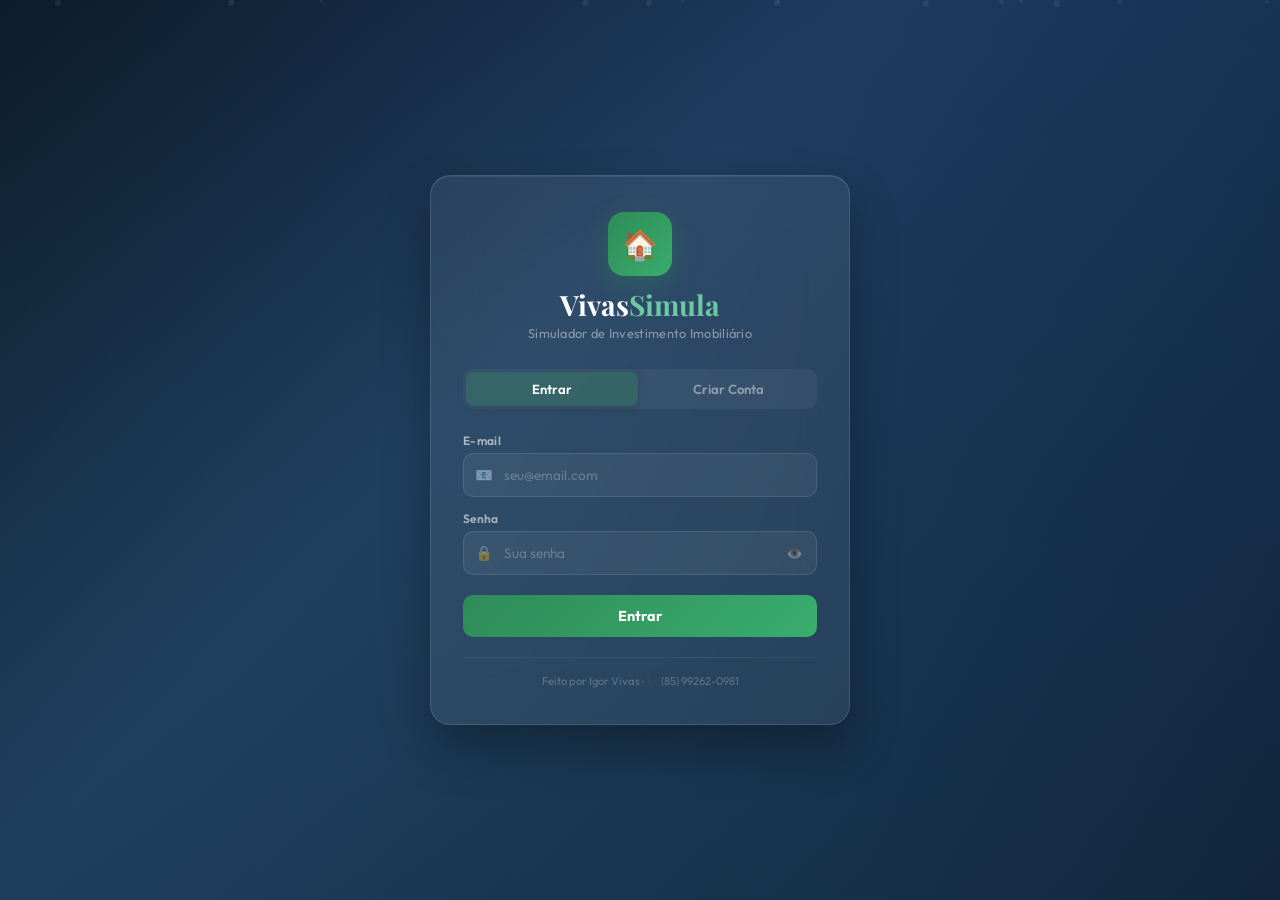
==== login.html @ c7dc5904 "feat: reorganizar projeto em pastas + login + Docker - Separar index.html monolitico em arquivos org" ====
<!DOCTYPE html>
<html lang="pt-BR">
<head>
  <meta charset="UTF-8">
  <meta name="viewport" content="width=device-width, initial-scale=1.0, maximum-scale=1.0, user-scalable=no">
  <title>VivasSimula | Login</title>
  <meta name="description" content="Acesse o Simulador de Investimento Imobiliário VivasSimula. Faça login ou crie sua conta.">
  <link rel="shortcut icon" href="assets/logo_fd-removebg-preview (1).png" type="image/x-icon">
  <link href="https://fonts.googleapis.com/css2?family=Outfit:wght@300;400;500;600;700;800&family=Playfair+Display:wght@400;500;600;700&display=swap" rel="stylesheet">
  <link rel="stylesheet" href="css/login.css">
</head>
<body>

<div class="login-page">
  <!-- Animated Particles -->
  <div class="particles" id="particles"></div>

  <div class="login-container">
    <div class="login-card">
      <!-- Logo -->
      <div class="login-logo">
        <div class="login-logo-icon">
          <img src="assets/logo_fd-removebg-preview (1).png" alt="VivasSimula" onerror="this.style.display='none'; this.parentElement.textContent='🏠';">
        </div>
        <div class="login-brand">Vivas<span>Simula</span></div>
        <div class="login-subtitle">Simulador de Investimento Imobiliário</div>
      </div>

      <!-- Tabs -->
      <div class="login-tabs">
        <button class="login-tab active" id="tabLogin" onclick="switchTab('login')">Entrar</button>
        <button class="login-tab" id="tabRegister" onclick="switchTab('register')">Criar Conta</button>
      </div>

      <!-- Login Form -->
      <form class="login-form" id="loginForm" onsubmit="handleLogin(event)">
        <div class="form-group">
          <label for="loginEmail">E-mail</label>
          <div class="input-wrapper">
            <span class="input-icon">📧</span>
            <input type="email" id="loginEmail" placeholder="seu@email.com" required autocomplete="email">
          </div>
        </div>

        <div class="form-group">
          <label for="loginPassword">Senha</label>
          <div class="input-wrapper">
            <span class="input-icon">🔒</span>
            <input type="password" id="loginPassword" placeholder="Sua senha" required autocomplete="current-password">
            <button type="button" class="password-toggle" onclick="togglePassword('loginPassword', this)">👁️</button>
          </div>
        </div>

        <div class="login-message" id="loginMessage"></div>

        <button type="submit" class="login-btn" id="loginBtn">Entrar</button>
      </form>

      <!-- Register Form -->
      <form class="login-form hidden" id="registerForm" onsubmit="handleRegister(event)">
        <div class="form-group">
          <label for="registerName">Nome Completo</label>
          <div class="input-wrapper">
            <span class="input-icon">👤</span>
            <input type="text" id="registerName" placeholder="Seu nome completo" required autocomplete="name">
          </div>
        </div>

        <div class="form-group">
          <label for="registerEmail">E-mail</label>
          <div class="input-wrapper">
            <span class="input-icon">📧</span>
            <input type="email" id="registerEmail" placeholder="seu@email.com" required autocomplete="email">
          </div>
        </div>

        <div class="form-group">
          <label for="registerPassword">Senha</label>
          <div class="input-wrapper">
            <span class="input-icon">🔒</span>
            <input type="password" id="registerPassword" placeholder="Mínimo 4 caracteres" required minlength="4" autocomplete="new-password">
            <button type="button" class="password-toggle" onclick="togglePassword('registerPassword', this)">👁️</button>
          </div>
        </div>

        <div class="form-group">
          <label for="registerConfirm">Confirmar Senha</label>
          <div class="input-wrapper">
            <span class="input-icon">🔐</span>
            <input type="password" id="registerConfirm" placeholder="Repita a senha" required minlength="4" autocomplete="new-password">
          </div>
        </div>

        <div class="login-message" id="registerMessage"></div>

        <button type="submit" class="login-btn" id="registerBtn">Criar Conta</button>
      </form>

      <!-- Footer -->
      <div class="login-footer">
        <p>Feito por Igor Vivas · 📞 (85) 99262-0981</p>
      </div>
    </div>
  </div>
</div>

<script src="js/auth.js"></script>
<script>
  // Se já está logado, redirecionar para o simulador
  if (Auth.isLoggedIn()) {
    window.location.href = 'index.html';
  }

  // ============ Tabs ============
  function switchTab(tab) {
    const loginForm = document.getElementById('loginForm');
    const registerForm = document.getElementById('registerForm');
    const tabLogin = document.getElementById('tabLogin');
    const tabRegister = document.getElementById('tabRegister');

    // Limpar mensagens
    document.getElementById('loginMessage').className = 'login-message';
    document.getElementById('registerMessage').className = 'login-message';

    if (tab === 'login') {
      loginForm.classList.remove('hidden');
      registerForm.classList.add('hidden');
      tabLogin.classList.add('active');
      tabRegister.classList.remove('active');
    } else {
      loginForm.classList.add('hidden');
      registerForm.classList.remove('hidden');
      tabLogin.classList.remove('active');
      tabRegister.classList.add('active');
    }
  }

  // ============ Login ============
  function handleLogin(e) {
    e.preventDefault();
    const email = document.getElementById('loginEmail').value;
    const password = document.getElementById('loginPassword').value;
    const msgEl = document.getElementById('loginMessage');
    const btn = document.getElementById('loginBtn');

    btn.disabled = true;
    btn.textContent = 'Entrando...';

    setTimeout(() => {
      const result = Auth.login(email, password);

      if (result.success) {
        msgEl.className = 'login-message success';
        msgEl.textContent = '✅ ' + result.message;
        setTimeout(() => {
          window.location.href = 'index.html';
        }, 800);
      } else {
        msgEl.className = 'login-message error';
        msgEl.textContent = '❌ ' + result.message;
        btn.disabled = false;
        btn.textContent = 'Entrar';
      }
    }, 500);
  }

  // ============ Register ============
  function handleRegister(e) {
    e.preventDefault();
    const name = document.getElementById('registerName').value;
    const email = document.getElementById('registerEmail').value;
    const password = document.getElementById('registerPassword').value;
    const confirm = document.getElementById('registerConfirm').value;
    const msgEl = document.getElementById('registerMessage');
    const btn = document.getElementById('registerBtn');

    if (password !== confirm) {
      msgEl.className = 'login-message error';
      msgEl.textContent = '❌ As senhas não coincidem.';
      return;
    }

    btn.disabled = true;
    btn.textContent = 'Criando conta...';

    setTimeout(() => {
      const result = Auth.register(name, email, password);

      if (result.success) {
        msgEl.className = 'login-message success';
        msgEl.textContent = '✅ ' + result.message;
        setTimeout(() => {
          switchTab('login');
          document.getElementById('loginEmail').value = email;
          document.getElementById('loginPassword').focus();
        }, 1000);
      } else {
        msgEl.className = 'login-message error';
        msgEl.textContent = '❌ ' + result.message;
      }

      btn.disabled = false;
      btn.textContent = 'Criar Conta';
    }, 500);
  }

  // ============ Toggle Password ============
  function togglePassword(inputId, btn) {
    const input = document.getElementById(inputId);
    if (input.type === 'password') {
      input.type = 'text';
      btn.textContent = '🙈';
    } else {
      input.type = 'password';
      btn.textContent = '👁️';
    }
  }

  // ============ Floating Particles ============
  function createParticles() {
    const container = document.getElementById('particles');
    const count = 15;

    for (let i = 0; i < count; i++) {
      const particle = document.createElement('div');
      particle.className = 'particle';
      const size = Math.random() * 5 + 2;
      particle.style.width = size + 'px';
      particle.style.height = size + 'px';
      particle.style.left = Math.random() * 100 + '%';
      particle.style.animationDuration = (Math.random() * 15 + 12) + 's';
      particle.style.animationDelay = (Math.random() * 8) + 's';
      container.appendChild(particle);
    }
  }

  createParticles();
</script>

</body>
</html>
---- css/login.css ----
/* ============================================
   VivasSimula - Login Page Styles
   Mesma estética do site principal
   ============================================ */

/* Reset */
*, *::before, *::after {
  margin: 0;
  padding: 0;
  box-sizing: border-box;
}

html, body {
  height: 100%;
  overflow-x: hidden;
}

/* ============ PAGE ============ */
.login-page {
  min-height: 100vh;
  width: 100%;
  display: flex;
  align-items: center;
  justify-content: center;
  background: linear-gradient(135deg, #0a1628 0%, #1E3A5F 40%, #132c4a 70%, #0d1f36 100%);
  position: relative;
  overflow: hidden;
  font-family: 'Outfit', sans-serif;
  padding: 20px;
}

/* Animated Background */
.login-page::before {
  content: '';
  position: absolute;
  top: -50%;
  left: -50%;
  width: 200%;
  height: 200%;
  background: radial-gradient(circle at 20% 50%, rgba(46, 139, 87, 0.08) 0%, transparent 50%),
              radial-gradient(circle at 80% 20%, rgba(30, 58, 95, 0.12) 0%, transparent 50%),
              radial-gradient(circle at 60% 80%, rgba(108, 201, 161, 0.06) 0%, transparent 50%);
  animation: bgPulse 15s ease-in-out infinite alternate;
  pointer-events: none;
}

@keyframes bgPulse {
  0% { transform: rotate(0deg) scale(1); }
  100% { transform: rotate(8deg) scale(1.05); }
}

/* Floating Particles */
.particles {
  position: fixed;
  top: 0;
  left: 0;
  width: 100%;
  height: 100%;
  pointer-events: none;
  z-index: 0;
  overflow: hidden;
}

.particle {
  position: absolute;
  border-radius: 50%;
  background: rgba(108, 201, 161, 0.12);
  animation: float linear infinite;
}

@keyframes float {
  0% {
    transform: translateY(100vh) rotate(0deg);
    opacity: 0;
  }
  10% { opacity: 0.6; }
  90% { opacity: 0.6; }
  100% {
    transform: translateY(-10vh) rotate(720deg);
    opacity: 0;
  }
}

/* ============ CONTAINER ============ */
.login-container {
  position: relative;
  z-index: 2;
  width: 100%;
  max-width: 420px;
}

/* ============ CARD ============ */
.login-card {
  background: rgba(255, 255, 255, 0.07);
  backdrop-filter: blur(24px);
  -webkit-backdrop-filter: blur(24px);
  border: 1px solid rgba(255, 255, 255, 0.12);
  border-radius: 20px;
  padding: 36px 32px;
  box-shadow: 0 24px 48px rgba(0, 0, 0, 0.3),
              inset 0 1px 0 rgba(255, 255, 255, 0.08);
  animation: slideUp 0.6s cubic-bezier(0.16, 1, 0.3, 1);
  overflow: hidden;
}

@keyframes slideUp {
  from {
    opacity: 0;
    transform: translateY(24px) scale(0.97);
  }
  to {
    opacity: 1;
    transform: translateY(0) scale(1);
  }
}

/* ============ LOGO ============ */
.login-logo {
  text-align: center;
  margin-bottom: 28px;
}

.login-logo-icon {
  width: 64px;
  height: 64px;
  margin: 0 auto 12px;
  background: linear-gradient(135deg, #2E8B57, #3aad6e);
  border-radius: 16px;
  display: flex;
  align-items: center;
  justify-content: center;
  box-shadow: 0 8px 24px rgba(46, 139, 87, 0.35);
  animation: iconGlow 3s ease-in-out infinite alternate;
  font-size: 1.8rem;
}

@keyframes iconGlow {
  from { box-shadow: 0 8px 24px rgba(46, 139, 87, 0.35); }
  to { box-shadow: 0 8px 36px rgba(46, 139, 87, 0.55); }
}

.login-logo-icon img {
  width: 40px;
  height: 40px;
  object-fit: contain;
}

.login-brand {
  font-family: 'Playfair Display', serif;
  font-size: 1.75rem;
  font-weight: 700;
  color: #fff;
  line-height: 1.2;
}

.login-brand span {
  color: #6cc9a1;
}

.login-subtitle {
  font-size: 0.8rem;
  color: rgba(255, 255, 255, 0.45);
  margin-top: 4px;
  letter-spacing: 0.3px;
}

/* ============ TABS ============ */
.login-tabs {
  display: flex;
  gap: 4px;
  background: rgba(255, 255, 255, 0.05);
  border-radius: 10px;
  padding: 3px;
  margin-bottom: 24px;
}

.login-tab {
  flex: 1;
  padding: 9px 12px;
  border: none;
  background: transparent;
  color: rgba(255, 255, 255, 0.45);
  font-family: 'Outfit', sans-serif;
  font-weight: 600;
  font-size: 0.82rem;
  border-radius: 8px;
  cursor: pointer;
  transition: all 0.3s cubic-bezier(0.4, 0, 0.2, 1);
}

.login-tab.active {
  background: rgba(46, 139, 87, 0.3);
  color: #fff;
  box-shadow: 0 2px 8px rgba(0, 0, 0, 0.15);
}

.login-tab:hover:not(.active) {
  color: rgba(255, 255, 255, 0.75);
  background: rgba(255, 255, 255, 0.04);
}

/* ============ FORMS ============ */
.login-form {
  display: flex;
  flex-direction: column;
  gap: 14px;
}

.login-form.hidden {
  display: none;
}

/* Form Group */
.form-group {
  position: relative;
}

.form-group label {
  display: block;
  font-size: 0.75rem;
  font-weight: 600;
  color: rgba(255, 255, 255, 0.6);
  margin-bottom: 5px;
  letter-spacing: 0.3px;
}

.form-group .input-wrapper {
  position: relative;
  display: flex;
  align-items: center;
}

.form-group .input-icon {
  position: absolute;
  left: 12px;
  top: 50%;
  transform: translateY(-50%);
  font-size: 0.9rem;
  opacity: 0.4;
  pointer-events: none;
  transition: opacity 0.3s;
  z-index: 1;
}

.form-group input {
  width: 100%;
  padding: 12px 12px 12px 40px;
  background: rgba(255, 255, 255, 0.06);
  border: 1.5px solid rgba(255, 255, 255, 0.1);
  border-radius: 10px;
  color: #fff;
  font-family: 'Outfit', sans-serif;
  font-size: 0.85rem;
  transition: all 0.3s cubic-bezier(0.4, 0, 0.2, 1);
  outline: none;
}

.form-group input::placeholder {
  color: rgba(255, 255, 255, 0.25);
}

.form-group input:focus {
  border-color: #6cc9a1;
  background: rgba(255, 255, 255, 0.09);
  box-shadow: 0 0 0 3px rgba(108, 201, 161, 0.1);
}

.form-group input:focus ~ .input-icon,
.form-group input:focus + .input-icon {
  opacity: 0.9;
}

/* Password Toggle */
.password-toggle {
  position: absolute;
  right: 10px;
  top: 50%;
  transform: translateY(-50%);
  background: none;
  border: none;
  color: rgba(255, 255, 255, 0.35);
  cursor: pointer;
  font-size: 0.85rem;
  padding: 4px;
  transition: color 0.3s;
  z-index: 1;
}

.password-toggle:hover {
  color: rgba(255, 255, 255, 0.75);
}

/* ============ SUBMIT BUTTON ============ */
.login-btn {
  width: 100%;
  padding: 12px;
  background: linear-gradient(135deg, #2E8B57, #3aad6e);
  border: none;
  border-radius: 10px;
  color: #fff;
  font-family: 'Outfit', sans-serif;
  font-weight: 700;
  font-size: 0.9rem;
  cursor: pointer;
  transition: all 0.3s cubic-bezier(0.4, 0, 0.2, 1);
  margin-top: 6px;
  position: relative;
  overflow: hidden;
}

.login-btn::before {
  content: '';
  position: absolute;
  top: 0;
  left: -100%;
  width: 100%;
  height: 100%;
  background: linear-gradient(90deg, transparent, rgba(255, 255, 255, 0.12), transparent);
  transition: left 0.5s;
}

.login-btn:hover {
  transform: translateY(-2px);
  box-shadow: 0 6px 20px rgba(46, 139, 87, 0.4);
}

.login-btn:hover::before {
  left: 100%;
}

.login-btn:active {
  transform: translateY(0);
}

.login-btn:disabled {
  opacity: 0.5;
  cursor: not-allowed;
  transform: none !important;
  box-shadow: none !important;
}

/* ============ MESSAGES ============ */
.login-message {
  text-align: center;
  font-size: 0.78rem;
  padding: 8px 12px;
  border-radius: 8px;
  display: none;
  animation: fadeIn 0.3s ease;
}

@keyframes fadeIn {
  from { opacity: 0; transform: translateY(-4px); }
  to { opacity: 1; transform: translateY(0); }
}

.login-message.success {
  display: block;
  background: rgba(46, 139, 87, 0.15);
  color: #6cc9a1;
  border: 1px solid rgba(108, 201, 161, 0.2);
}

.login-message.error {
  display: block;
  background: rgba(220, 53, 69, 0.15);
  color: #ff7b8a;
  border: 1px solid rgba(220, 53, 69, 0.2);
}

/* ============ FOOTER ============ */
.login-footer {
  text-align: center;
  margin-top: 20px;
  padding-top: 16px;
  border-top: 1px solid rgba(255, 255, 255, 0.06);
}

.login-footer p {
  font-size: 0.7rem;
  color: rgba(255, 255, 255, 0.25);
}

/* ============ RESPONSIVE ============ */
@media (max-width: 480px) {
  .login-page {
    padding: 12px;
    align-items: flex-start;
    padding-top: 40px;
  }

  .login-card {
    padding: 28px 22px;
    border-radius: 16px;
  }

  .login-brand {
    font-size: 1.5rem;
  }

  .login-logo-icon {
    width: 56px;
    height: 56px;
    border-radius: 14px;
    font-size: 1.5rem;
  }

  .login-logo-icon img {
    width: 36px;
    height: 36px;
  }

  .login-subtitle {
    font-size: 0.72rem;
  }

  .form-group input {
    padding: 11px 11px 11px 38px;
    font-size: 0.82rem;
  }

  .login-btn {
    padding: 11px;
    font-size: 0.85rem;
  }
}

@media (max-height: 700px) {
  .login-page {
    align-items: flex-start;
    padding-top: 20px;
  }

  .login-logo {
    margin-bottom: 20px;
  }

  .login-logo-icon {
    width: 52px;
    height: 52px;
    margin-bottom: 8px;
  }

  .login-card {
    padding: 28px 26px;
  }
}
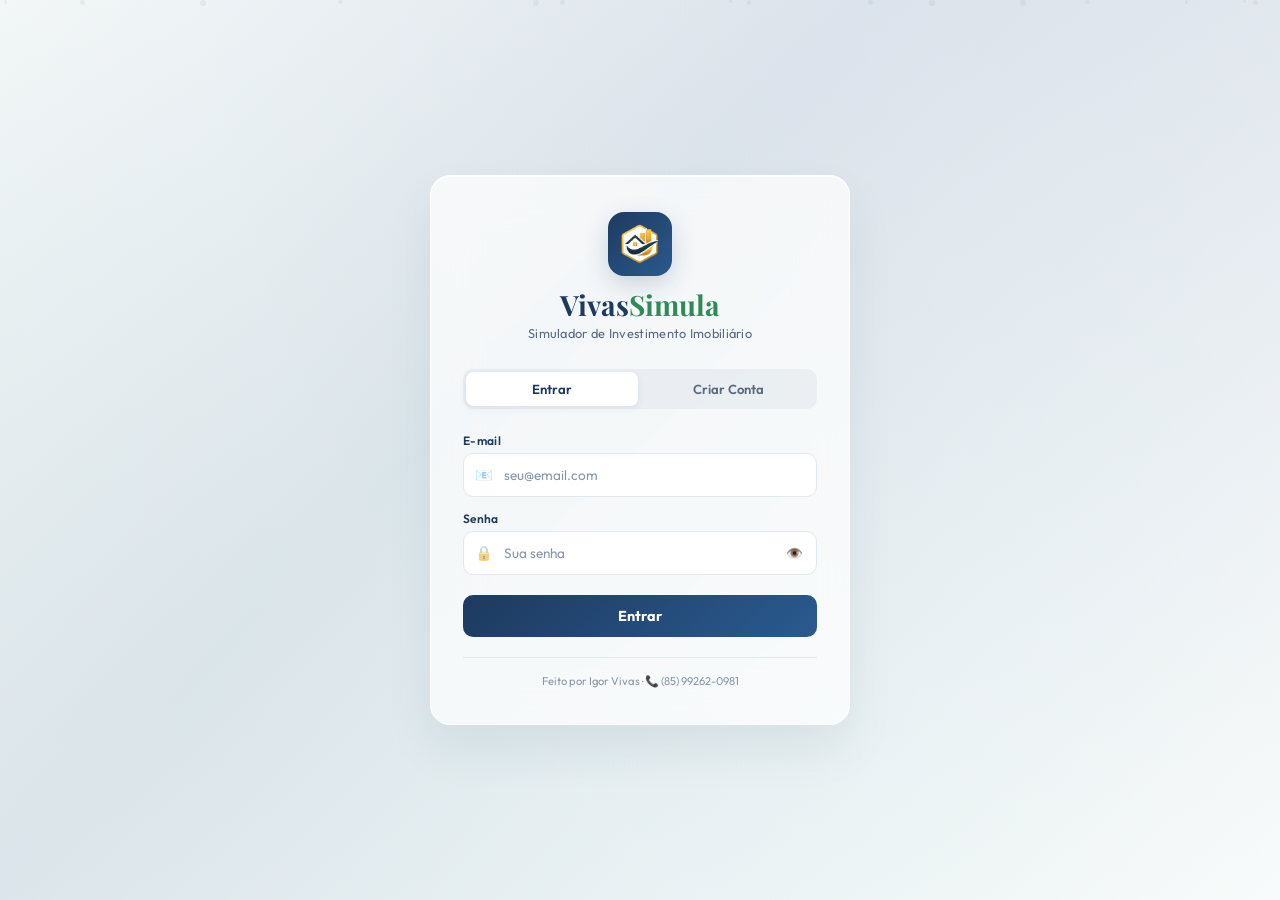
==== commit e2c3c65f: "fix(html): set favicon type to image/png" ====
--- a/login.html
+++ b/login.html
@@ -5,7 +5,7 @@
   <meta name="viewport" content="width=device-width, initial-scale=1.0, maximum-scale=1.0, user-scalable=no">
   <title>VivasSimula | Login</title>
   <meta name="description" content="Acesse o Simulador de Investimento Imobiliário VivasSimula. Faça login ou crie sua conta.">
-  <link rel="shortcut icon" href="assets/logo_fd-removebg-preview (1).png" type="image/x-icon">
+  <link rel="shortcut icon" href="assets/logo_fd-removebg-preview (1).png" type="image/png">
   <link href="https://fonts.googleapis.com/css2?family=Outfit:wght@300;400;500;600;700;800&family=Playfair+Display:wght@400;500;600;700&display=swap" rel="stylesheet">
   <link rel="stylesheet" href="css/login.css">
 </head>
--- a/css/login.css
+++ b/css/login.css
@@ -1,6 +1,5 @@
 /* ============================================
-   VivasSimula - Login Page Styles
-   Mesma estética do site principal
+   VivasSimula - Login Page Styles (Light Theme)
    ============================================ */
 
 /* Reset */
@@ -22,7 +21,7 @@
   display: flex;
   align-items: center;
   justify-content: center;
-  background: linear-gradient(135deg, #0a1628 0%, #1E3A5F 40%, #132c4a 70%, #0d1f36 100%);
+  background: linear-gradient(135deg, #f8fafc 0%, #e2e8f0 40%, #f0f4f8 70%, #ffffff 100%);
   position: relative;
   overflow: hidden;
   font-family: 'Outfit', sans-serif;
@@ -37,9 +36,9 @@
   left: -50%;
   width: 200%;
   height: 200%;
-  background: radial-gradient(circle at 20% 50%, rgba(46, 139, 87, 0.08) 0%, transparent 50%),
-              radial-gradient(circle at 80% 20%, rgba(30, 58, 95, 0.12) 0%, transparent 50%),
-              radial-gradient(circle at 60% 80%, rgba(108, 201, 161, 0.06) 0%, transparent 50%);
+  background: radial-gradient(circle at 20% 50%, rgba(46, 139, 87, 0.05) 0%, transparent 50%),
+              radial-gradient(circle at 80% 20%, rgba(30, 58, 95, 0.05) 0%, transparent 50%),
+              radial-gradient(circle at 60% 80%, rgba(108, 201, 161, 0.05) 0%, transparent 50%);
   animation: bgPulse 15s ease-in-out infinite alternate;
   pointer-events: none;
 }
@@ -64,7 +63,7 @@
 .particle {
   position: absolute;
   border-radius: 50%;
-  background: rgba(108, 201, 161, 0.12);
+  background: rgba(46, 139, 87, 0.08);
   animation: float linear infinite;
 }
 
@@ -91,14 +90,14 @@
 
 /* ============ CARD ============ */
 .login-card {
-  background: rgba(255, 255, 255, 0.07);
+  background: rgba(255, 255, 255, 0.7);
   backdrop-filter: blur(24px);
   -webkit-backdrop-filter: blur(24px);
-  border: 1px solid rgba(255, 255, 255, 0.12);
+  border: 1px solid rgba(255, 255, 255, 1);
   border-radius: 20px;
   padding: 36px 32px;
-  box-shadow: 0 24px 48px rgba(0, 0, 0, 0.3),
-              inset 0 1px 0 rgba(255, 255, 255, 0.08);
+  box-shadow: 0 24px 48px rgba(30, 58, 95, 0.08),
+              inset 0 1px 0 rgba(255, 255, 255, 0.8);
   animation: slideUp 0.6s cubic-bezier(0.16, 1, 0.3, 1);
   overflow: hidden;
 }
@@ -124,19 +123,19 @@
   width: 64px;
   height: 64px;
   margin: 0 auto 12px;
-  background: linear-gradient(135deg, #2E8B57, #3aad6e);
+  background: linear-gradient(135deg, #1E3A5F, #2a5a8f);
   border-radius: 16px;
   display: flex;
   align-items: center;
   justify-content: center;
-  box-shadow: 0 8px 24px rgba(46, 139, 87, 0.35);
+  box-shadow: 0 8px 24px rgba(30, 58, 95, 0.2);
   animation: iconGlow 3s ease-in-out infinite alternate;
   font-size: 1.8rem;
 }
 
 @keyframes iconGlow {
-  from { box-shadow: 0 8px 24px rgba(46, 139, 87, 0.35); }
-  to { box-shadow: 0 8px 36px rgba(46, 139, 87, 0.55); }
+  from { box-shadow: 0 8px 24px rgba(30, 58, 95, 0.2); }
+  to { box-shadow: 0 8px 36px rgba(30, 58, 95, 0.35); }
 }
 
 .login-logo-icon img {
@@ -149,17 +148,17 @@
   font-family: 'Playfair Display', serif;
   font-size: 1.75rem;
   font-weight: 700;
-  color: #fff;
+  color: #1E3A5F;
   line-height: 1.2;
 }
 
 .login-brand span {
-  color: #6cc9a1;
+  color: #2E8B57;
 }
 
 .login-subtitle {
   font-size: 0.8rem;
-  color: rgba(255, 255, 255, 0.45);
+  color: #5a6a7e;
   margin-top: 4px;
   letter-spacing: 0.3px;
 }
@@ -168,7 +167,7 @@
 .login-tabs {
   display: flex;
   gap: 4px;
-  background: rgba(255, 255, 255, 0.05);
+  background: rgba(30, 58, 95, 0.05);
   border-radius: 10px;
   padding: 3px;
   margin-bottom: 24px;
@@ -179,7 +178,7 @@
   padding: 9px 12px;
   border: none;
   background: transparent;
-  color: rgba(255, 255, 255, 0.45);
+  color: #5a6a7e;
   font-family: 'Outfit', sans-serif;
   font-weight: 600;
   font-size: 0.82rem;
@@ -189,14 +188,14 @@
 }
 
 .login-tab.active {
-  background: rgba(46, 139, 87, 0.3);
-  color: #fff;
-  box-shadow: 0 2px 8px rgba(0, 0, 0, 0.15);
+  background: #fff;
+  color: #1E3A5F;
+  box-shadow: 0 2px 8px rgba(30, 58, 95, 0.08);
 }
 
 .login-tab:hover:not(.active) {
-  color: rgba(255, 255, 255, 0.75);
-  background: rgba(255, 255, 255, 0.04);
+  color: #1E3A5F;
+  background: rgba(255, 255, 255, 0.5);
 }
 
 /* ============ FORMS ============ */
@@ -219,7 +218,7 @@
   display: block;
   font-size: 0.75rem;
   font-weight: 600;
-  color: rgba(255, 255, 255, 0.6);
+  color: #1E3A5F;
   margin-bottom: 5px;
   letter-spacing: 0.3px;
 }
@@ -236,7 +235,7 @@
   top: 50%;
   transform: translateY(-50%);
   font-size: 0.9rem;
-  opacity: 0.4;
+  opacity: 0.5;
   pointer-events: none;
   transition: opacity 0.3s;
   z-index: 1;
@@ -245,29 +244,30 @@
 .form-group input {
   width: 100%;
   padding: 12px 12px 12px 40px;
-  background: rgba(255, 255, 255, 0.06);
-  border: 1.5px solid rgba(255, 255, 255, 0.1);
+  background: #ffffff;
+  border: 1.5px solid #e2e8f0;
   border-radius: 10px;
-  color: #fff;
+  color: #1a2332;
   font-family: 'Outfit', sans-serif;
   font-size: 0.85rem;
   transition: all 0.3s cubic-bezier(0.4, 0, 0.2, 1);
   outline: none;
+  box-shadow: inset 0 2px 4px rgba(30, 58, 95, 0.02);
 }
 
 .form-group input::placeholder {
-  color: rgba(255, 255, 255, 0.25);
+  color: #8896a6;
 }
 
 .form-group input:focus {
-  border-color: #6cc9a1;
-  background: rgba(255, 255, 255, 0.09);
-  box-shadow: 0 0 0 3px rgba(108, 201, 161, 0.1);
+  border-color: #2E8B57;
+  background: #ffffff;
+  box-shadow: 0 0 0 3px rgba(46, 139, 87, 0.1);
 }
 
 .form-group input:focus ~ .input-icon,
 .form-group input:focus + .input-icon {
-  opacity: 0.9;
+  opacity: 1;
 }
 
 /* Password Toggle */
@@ -278,7 +278,7 @@
   transform: translateY(-50%);
   background: none;
   border: none;
-  color: rgba(255, 255, 255, 0.35);
+  color: #8896a6;
   cursor: pointer;
   font-size: 0.85rem;
   padding: 4px;
@@ -287,14 +287,14 @@
 }
 
 .password-toggle:hover {
-  color: rgba(255, 255, 255, 0.75);
+  color: #1E3A5F;
 }
 
 /* ============ SUBMIT BUTTON ============ */
 .login-btn {
   width: 100%;
   padding: 12px;
-  background: linear-gradient(135deg, #2E8B57, #3aad6e);
+  background: linear-gradient(135deg, #1E3A5F, #2a5a8f);
   border: none;
   border-radius: 10px;
   color: #fff;
@@ -315,13 +315,13 @@
   left: -100%;
   width: 100%;
   height: 100%;
-  background: linear-gradient(90deg, transparent, rgba(255, 255, 255, 0.12), transparent);
+  background: linear-gradient(90deg, transparent, rgba(255, 255, 255, 0.15), transparent);
   transition: left 0.5s;
 }
 
 .login-btn:hover {
   transform: translateY(-2px);
-  box-shadow: 0 6px 20px rgba(46, 139, 87, 0.4);
+  box-shadow: 0 6px 20px rgba(30, 58, 95, 0.25);
 }
 
 .login-btn:hover::before {
@@ -333,7 +333,7 @@
 }
 
 .login-btn:disabled {
-  opacity: 0.5;
+  opacity: 0.6;
   cursor: not-allowed;
   transform: none !important;
   box-shadow: none !important;
@@ -356,16 +356,16 @@
 
 .login-message.success {
   display: block;
-  background: rgba(46, 139, 87, 0.15);
-  color: #6cc9a1;
-  border: 1px solid rgba(108, 201, 161, 0.2);
+  background: #e8f5e9;
+  color: #2E8B57;
+  border: 1px solid #c8e6c9;
 }
 
 .login-message.error {
   display: block;
-  background: rgba(220, 53, 69, 0.15);
-  color: #ff7b8a;
-  border: 1px solid rgba(220, 53, 69, 0.2);
+  background: #ffebee;
+  color: #d32f2f;
+  border: 1px solid #ffcdd2;
 }
 
 /* ============ FOOTER ============ */
@@ -373,12 +373,12 @@
   text-align: center;
   margin-top: 20px;
   padding-top: 16px;
-  border-top: 1px solid rgba(255, 255, 255, 0.06);
+  border-top: 1px solid #e2e8f0;
 }
 
 .login-footer p {
   font-size: 0.7rem;
-  color: rgba(255, 255, 255, 0.25);
+  color: #8896a6;
 }
 
 /* ============ RESPONSIVE ============ */
@@ -392,6 +392,7 @@
   .login-card {
     padding: 28px 22px;
     border-radius: 16px;
+    background: rgba(255, 255, 255, 0.9);
   }
 
   .login-brand {
